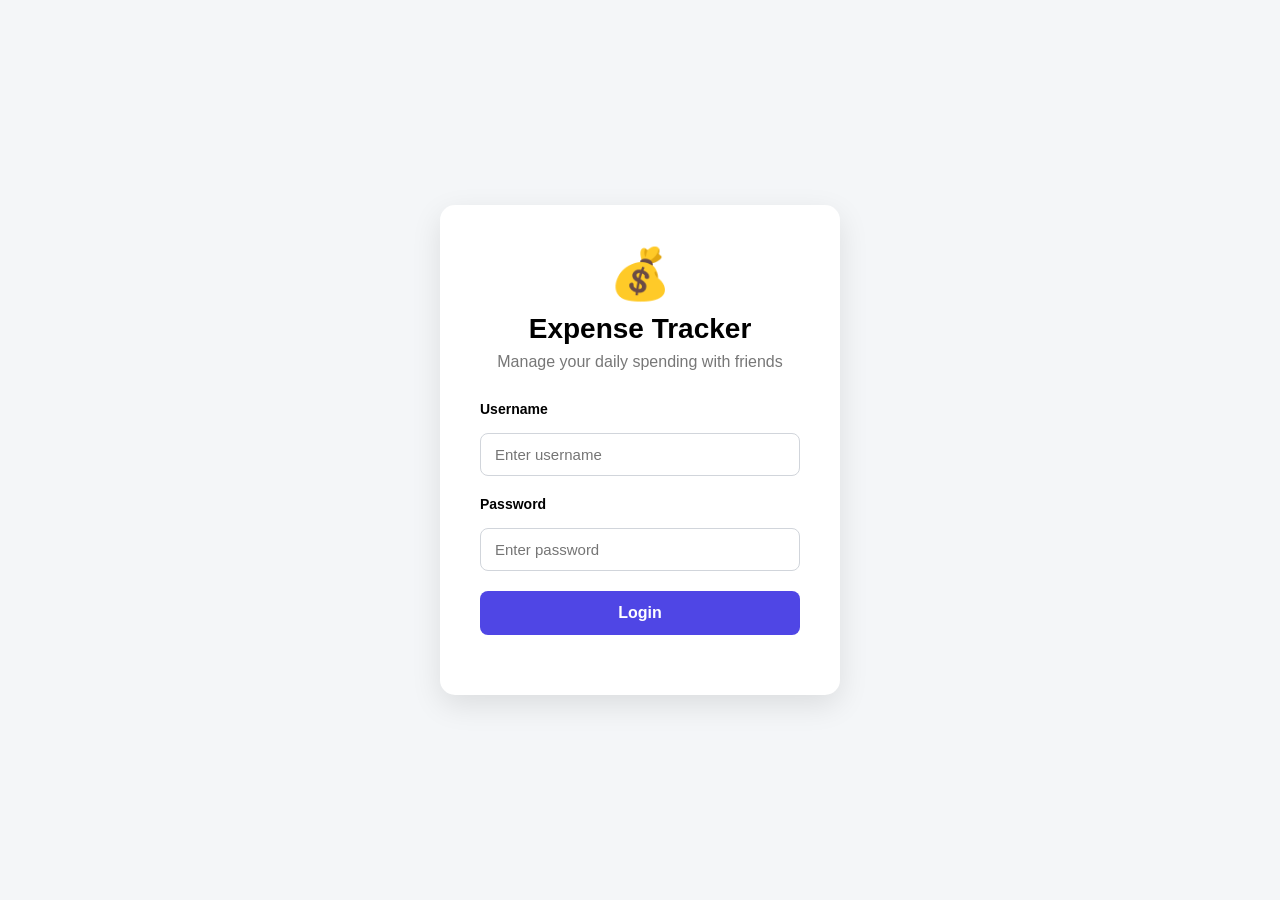
==== index.html @ 100ddb39 "Initial Expense Tracker project" ====
<!DOCTYPE html>
<html lang="en">
<head>
    <meta charset="UTF-8">
    <meta name="viewport" content="width=device-width, initial-scale=1.0">

    <title>Expense Tracker - Login</title>

    <link rel="stylesheet" href="css/style.css">
</head>

<body>

    <div class="login-container">

        <div class="login-box">

            <div class="logo">💰</div>

            <h1>Expense Tracker</h1>

            <p class="subtitle">
                Manage your daily spending with friends
            </p>

            <form id="loginForm">

                <div class="form-group">
                    <label for="username">Username</label>

                    <input
                        type="text"
                        id="username"
                        placeholder="Enter username"
                        autocomplete="off"
                        required
                    >
                </div>

                <div class="form-group">
                    <label for="password">Password</label>

                    <input
                        type="password"
                        id="password"
                        placeholder="Enter password"
                        autocomplete="new-password"
                        required
                    >
                </div>

                <button type="submit" class="login-btn">
                    Login
                </button>

            </form>

            <p id="loginMessage"></p>

        </div>

    </div>
    <script src="js/notifications.js"></script>
    <script src="js/script.js"></script>

</body>
</html>
---- css/style.css ----
* {
    margin: 0;
    padding: 0;
    box-sizing: border-box;
}

body {
    font-family: Arial, sans-serif;
    background: #f4f6f8;
    min-height: 100vh;
}

/* Login container */

.login-container {
    min-height: 100vh;

    display: flex;
    justify-content: center;
    align-items: center;

    padding: 20px;
}

/* Login box */

.login-box {
    width: 400px;

    background: white;

    padding: 40px;

    border-radius: 15px;

    box-shadow: 0 10px 30px rgba(0, 0, 0, 0.1);

    text-align: center;
}

/* Logo */

.logo {
    font-size: 50px;
    margin-bottom: 10px;
}

.login-box h1 {
    font-size: 28px;
    margin-bottom: 8px;
}

.subtitle {
    color: #777;
    margin-bottom: 30px;
}

/* Form */

.form-group {
    text-align: left;
    margin-bottom: 20px;
}

.form-group label {
    display: block;

    margin-bottom: 8px;

    font-weight: 600;
}

.form-group input,
.form-group select {
    width: 100%;

    padding: 12px;

    border: 1px solid #d5d9dd;

    border-radius: 8px;

    font-size: 15px;

    outline: none;
}

.form-group input:focus,
.form-group select:focus {
    border-color: #4f46e5;
}

/* Login button */

.login-btn {
    width: 100%;

    padding: 13px;

    border: none;

    border-radius: 8px;

    background: #4f46e5;

    color: white;

    font-size: 16px;

    font-weight: bold;

    cursor: pointer;
}

.login-btn:hover {
    background: #4338ca;
}

/* Login message */

#loginMessage {
    margin-top: 20px;

    font-size: 14px;
}   

/* ==============================
   DASHBOARD
================================ */

.dashboard-header {
    background: white;

    height: 70px;

    padding: 0 40px;

    display: flex;

    align-items: center;

    justify-content: space-between;

    border-bottom: 1px solid #e5e7eb;
}

.brand {
    font-size: 20px;

    font-weight: bold;
}

.user-section {
    display: flex;

    align-items: center;

    gap: 15px;
}

.user-section button {
    padding: 8px 15px;

    border: none;

    border-radius: 7px;

    background: #ef4444;

    color: white;

    cursor: pointer;
}

.dashboard-container {
    max-width: 1200px;

    margin: auto;

    padding: 40px 25px;
}

.welcome-section {
    margin-bottom: 30px;
}

.welcome-section h1 {
    margin-bottom: 8px;
}

.welcome-section p {
    color: #6b7280;
}

/* ==============================
   FORM PAGES
================================ */

.form-container {
    width: min(100% - 30px, 1000px);

    margin: 0 auto;

    padding: 40px 0;
}

.page-title {
    margin-bottom: 30px;
}

.page-title h1 {
    margin-bottom: 8px;
}

.page-title p {
    color: #6b7280;

    line-height: 1.5;
}


/* Form sections */

.form-section {
    background: white;

    padding: clamp(20px, 4vw, 35px);

    border-radius: 14px;

    margin-bottom: 25px;

    box-shadow:
        0 4px 15px rgba(0,0,0,0.06);
}

.form-section h2 {
    margin-bottom: 20px;
}

.section-description {
    color: #6b7280;

    font-size: 14px;

    line-height: 1.5;

    margin-top: -10px;

    margin-bottom: 20px;
}


/* Form grid */

.form-grid {
    display: grid;

    grid-template-columns:
        repeat(2, minmax(0, 1fr));

    gap: 20px;
}

.full-width {
    grid-column: 1 / -1;
}


/* Inputs */

.form-group {
    display: flex;

    flex-direction: column;

    gap: 8px;
}

.form-group label {
    font-weight: 600;

    font-size: 14px;
}

.optional {
    color: #9ca3af;

    font-weight: normal;
}

.form-group input,
.form-group select,
.form-group textarea {
    width: 100%;

    padding: 12px 14px;

    border: 1px solid #d1d5db;

    border-radius: 8px;

    font-size: 15px;

    font-family: inherit;

    outline: none;

    background: white;
}

.form-group textarea {
    resize: vertical;
}

.form-group input:focus,
.form-group select:focus,
.form-group textarea:focus {
    border-color: #4f46e5;

    box-shadow:
        0 0 0 3px rgba(79,70,229,0.1);
}


/* Section title */

.section-title-row {
    display: flex;

    justify-content: space-between;

    align-items: flex-start;

    gap: 20px;

    margin-bottom: 20px;
}

.select-all-btn {
    padding: 9px 15px;

    border: 1px solid #4f46e5;

    background: white;

    color: #4f46e5;

    border-radius: 7px;

    cursor: pointer;

    white-space: nowrap;
}


/* Person rows */

.person-row {
    display: flex;

    align-items: center;

    justify-content: space-between;

    gap: 20px;

    padding: 15px;

    border: 1px solid #e5e7eb;

    border-radius: 10px;

    margin-bottom: 12px;
}

.person-check {
    display: flex;

    align-items: center;

    gap: 10px;

    font-weight: 600;
}

.person-check input {
    width: 18px;

    height: 18px;

    cursor: pointer;
}

.person-check label {
    cursor: pointer;
}

.person-amount-input {
    display: flex;

    align-items: center;

    width: min(180px, 45%);
}

.person-amount-input span {
    padding: 11px 10px;

    background: #f3f4f6;

    border: 1px solid #d1d5db;

    border-right: none;

    border-radius: 8px 0 0 8px;

    color: #6b7280;
}

.person-amount-input input {
    width: 100%;

    padding: 11px;

    border: 1px solid #d1d5db;

    border-radius: 0 8px 8px 0;

    outline: none;

    font-size: 15px;
}

.person-amount-input input:disabled {
    background: #f3f4f6;

    cursor: not-allowed;
}


/* Amount summary */

.amount-summary {
    display: grid;

    grid-template-columns:
        repeat(3, 1fr);

    gap: 15px;

    margin-top: 25px;

    padding-top: 25px;

    border-top: 1px solid #e5e7eb;
}

.amount-summary > div {
    background: #f9fafb;

    padding: 18px;

    border-radius: 10px;

    text-align: center;
}

.amount-summary span {
    display: block;

    color: #6b7280;

    font-size: 13px;

    margin-bottom: 7px;
}

.amount-summary strong {
    font-size: 20px;
}


/* Messages */

.form-message {
    margin-top: 15px;

    font-size: 14px;

    font-weight: 600;
}

.form-message.success {
    color: #16a34a;
}

.form-message.warning {
    color: #d97706;
}

.form-message.error {
    color: #dc2626;
}


/* Buttons */

.form-actions {
    display: flex;

    justify-content: flex-end;

    gap: 12px;

    margin-bottom: 40px;
}

.cancel-btn,
.save-btn {
    padding: 12px 24px;

    border-radius: 8px;

    font-size: 15px;

    font-weight: 600;

    cursor: pointer;
}

.cancel-btn {
    border: 1px solid #d1d5db;

    background: white;

    color: #374151;
}

.save-btn {
    border: none;

    background: #4f46e5;

    color: white;
}

.save-btn:hover {
    background: #4338ca;
}


/* ==============================
   MOBILE
================================ */

@media (max-width: 700px) {

    .dashboard-header {
        height: auto;

        min-height: 65px;

        padding: 12px 15px;

        gap: 10px;
    }

    .brand {
        font-size: 17px;
    }

    .user-section {
        gap: 8px;

        font-size: 13px;
    }

    .user-section button {
        padding: 7px 10px;
    }


    .form-container {
        width: min(100% - 20px, 1000px);

        padding-top: 25px;
    }


    .form-grid {
        grid-template-columns: 1fr;
    }

    .full-width {
        grid-column: auto;
    }


    .section-title-row {
        flex-direction: column;
    }

    .select-all-btn {
        width: 100%;
    }


    .person-row {
        padding: 12px;

        gap: 12px;
    }

    .person-amount-input {
        width: 45%;
    }


    .amount-summary {
        grid-template-columns: 1fr;
    }


    .form-actions {
        flex-direction: column-reverse;
    }

    .cancel-btn,
    .save-btn {
        width: 100%;

        min-height: 46px;
    }

}


/* Small phones */

@media (max-width: 400px) {

    .dashboard-header {
        align-items: flex-start;

        flex-direction: column;
    }

    .user-section {
        width: 100%;

        justify-content: space-between;
    }

    .page-title h1 {
        font-size: 25px;
    }

    .form-section {
        padding: 17px;
    }

    .person-row {
        align-items: flex-start;

        flex-direction: column;
    }

    .person-amount-input {
        width: 100%;
    }

}


/* Summary */

.summary-cards {
    display: grid;

    grid-template-columns:
        repeat(4, 1fr);

    gap: 20px;

    margin-bottom: 40px;
}

.summary-card {
    background: white;

    padding: 25px;

    border-radius: 12px;

    display: flex;

    align-items: center;

    gap: 18px;

    box-shadow:
        0 4px 15px rgba(0,0,0,0.06);
}

.card-icon {
    font-size: 30px;
}

.summary-card p {
    color: #6b7280;

    margin-bottom: 5px;
}

.summary-card h2 {
    font-size: 24px;
}


/* Menu */

.dashboard-menu {
    margin-bottom: 40px;
}

.dashboard-menu > h2 {
    margin-bottom: 20px;
}

.menu-grid {
    display: grid;

    grid-template-columns:
        repeat(3, 1fr);

    gap: 20px;
}

.menu-card {
    position: relative;

    background: white;

    padding: 25px;

    border-radius: 12px;

    text-decoration: none;

    color: #111827;

    box-shadow:
        0 4px 15px rgba(0,0,0,0.06);

    transition: 0.2s;
}

.menu-card:hover {
    transform: translateY(-3px);

    box-shadow:
        0 8px 20px rgba(0,0,0,0.1);
}

.menu-icon {
    font-size: 32px;

    margin-bottom: 15px;
}

.menu-card h3 {
    margin-bottom: 8px;
}

.menu-card p {
    color: #6b7280;

    line-height: 1.5;
}


/* Request badge */

.request-badge {
    position: absolute;

    top: 15px;

    right: 15px;

    min-width: 25px;

    height: 25px;

    padding: 4px 7px;

    background: #ef4444;

    color: white;

    border-radius: 20px;

    text-align: center;

    font-size: 12px;

    font-weight: bold;
}


/* Transactions */

.transactions-section {
    background: white;

    padding: 25px;

    border-radius: 12px;

    box-shadow:
        0 4px 15px rgba(0,0,0,0.06);
}

.section-header {
    display: flex;

    justify-content: space-between;

    align-items: center;

    margin-bottom: 25px;
}

.section-header span {
    color: #6b7280;

    font-size: 14px;
}

.empty-state {
    text-align: center;

    padding: 40px;

    color: #6b7280;
}

.empty-state div {
    font-size: 40px;

    margin-bottom: 10px;
}

.empty-state h3 {
    color: #374151;

    margin-bottom: 8px;
}


/* Responsive */

@media (max-width: 900px) {

    .summary-cards {
        grid-template-columns:
            repeat(2, 1fr);
    }

    .menu-grid {
        grid-template-columns:
            repeat(2, 1fr);
    }

}


@media (max-width: 600px) {

    .dashboard-header {
        padding: 0 15px;
    }

    .summary-cards {
        grid-template-columns: 1fr;
    }

    .menu-grid {
        grid-template-columns: 1fr;
    }

}

/* ==============================
   PERSON TRANSACTIONS
================================ */

.transaction-list {
    display: flex;

    flex-direction: column;

    gap: 12px;
}

.transaction-card {
    display: flex;

    justify-content: space-between;

    align-items: center;

    gap: 20px;

    padding: 18px;

    border: 1px solid #e5e7eb;

    border-radius: 10px;

    background: #fff;
}

.transaction-main {
    display: flex;

    align-items: center;

    gap: 15px;

    min-width: 0;
}

.transaction-icon {
    width: 45px;

    height: 45px;

    flex-shrink: 0;

    display: flex;

    align-items: center;

    justify-content: center;

    background: #f3f4f6;

    border-radius: 10px;

    font-size: 23px;
}

.transaction-main h3 {
    margin-bottom: 5px;

    word-break: break-word;
}

.transaction-main p {
    color: #6b7280;

    font-size: 13px;
}

.transaction-info {
    display: flex;

    gap: 30px;

    text-align: right;
}

.transaction-info span {
    display: block;

    color: #6b7280;

    font-size: 12px;

    margin-bottom: 5px;
}

.transaction-info strong {
    font-size: 15px;
}

.change-request-section {
    margin-top: 25px;
}


/* Mobile transaction layout */

@media (max-width: 700px) {

    .transaction-card {
        align-items: stretch;

        flex-direction: column;

        gap: 15px;
    }

    .transaction-info {
        display: grid;

        grid-template-columns:
            repeat(3, 1fr);

        gap: 10px;

        text-align: left;

        padding-top: 15px;

        border-top: 1px solid #e5e7eb;
    }

}


@media (max-width: 450px) {

    .transaction-info {
        grid-template-columns: 1fr;
    }

}

/* ========================================
   PROFESSIONAL ALERT / MODAL
======================================== */

.app-alert-overlay {
    position: fixed;

    inset: 0;

    z-index: 99999;

    display: flex;

    align-items: center;

    justify-content: center;

    padding: 20px;

    background:
        rgba(15, 23, 42, 0.55);

    backdrop-filter: blur(4px);

    animation:
        alertOverlayIn 0.2s ease;
}


.app-alert-modal {
    position: relative;

    width: min(
        100%,
        430px
    );

    background: #ffffff;

    border-radius: 18px;

    padding: 32px 28px 28px;

    text-align: center;

    box-shadow:
        0 20px 60px
        rgba(0, 0, 0, 0.20);

    animation:
        alertModalIn 0.25s ease;
}


.app-alert-close {
    position: absolute;

    top: 12px;

    right: 14px;

    width: 32px;

    height: 32px;

    border: none;

    border-radius: 50%;

    background: transparent;

    color: #6b7280;

    font-size: 24px;

    line-height: 1;

    cursor: pointer;
}


.app-alert-close:hover {
    background: #f3f4f6;

    color: #111827;
}


/* ========================================
   ICON
======================================== */

.app-alert-icon {
    width: 64px;

    height: 64px;

    margin: 0 auto 18px;

    display: flex;

    align-items: center;

    justify-content: center;

    border-radius: 50%;

    font-size: 30px;

    font-weight: 700;
}


.app-alert-icon.success {
    background: #dcfce7;

    color: #16a34a;
}


.app-alert-icon.error {
    background: #fee2e2;

    color: #dc2626;
}


.app-alert-icon.warning {
    background: #fef3c7;

    color: #d97706;
}


.app-alert-icon.info {
    background: #dbeafe;

    color: #2563eb;
}


/* ========================================
   TEXT
======================================== */

.app-alert-modal h3 {
    margin: 0 0 10px;

    color: #111827;

    font-size: 21px;
}


.app-alert-modal p {
    margin: 0 auto 24px;

    max-width: 350px;

    color: #6b7280;

    font-size: 15px;

    line-height: 1.6;

    word-break: break-word;
}


/* ========================================
   OK BUTTON
======================================== */

.app-alert-button {
    width: 100%;

    min-height: 46px;

    border: none;

    border-radius: 9px;

    color: #ffffff;

    font-size: 15px;

    font-weight: 600;

    cursor: pointer;

    transition:
        transform 0.15s ease,
        opacity 0.15s ease;
}


.app-alert-button:hover {
    opacity: 0.9;

    transform: translateY(-1px);
}


.app-alert-button.success {
    background: #16a34a;
}


.app-alert-button.error {
    background: #dc2626;
}


.app-alert-button.warning {
    background: #d97706;
}


.app-alert-button.info {
    background: #2563eb;
}


/* ========================================
   CONFIRM BUTTONS
======================================== */

.app-confirm-buttons {
    display: flex;

    gap: 12px;
}


.app-confirm-cancel,
.app-confirm-ok {
    flex: 1;

    min-height: 46px;

    border-radius: 9px;

    font-size: 15px;

    font-weight: 600;

    cursor: pointer;
}


.app-confirm-cancel {
    border: 1px solid #d1d5db;

    background: #ffffff;

    color: #374151;
}


.app-confirm-cancel:hover {
    background: #f3f4f6;
}


.app-confirm-ok {
    border: none;

    background: #dc2626;

    color: #ffffff;
}


.app-confirm-ok:hover {
    background: #b91c1c;
}


/* ========================================
   ANIMATIONS
======================================== */

@keyframes alertOverlayIn {

    from {
        opacity: 0;
    }

    to {
        opacity: 1;
    }

}


@keyframes alertModalIn {

    from {
        opacity: 0;

        transform:
            translateY(15px)
            scale(0.96);
    }

    to {
        opacity: 1;

        transform:
            translateY(0)
            scale(1);
    }

}


/* ========================================
   MOBILE
======================================== */

@media (max-width: 500px) {

    .app-alert-overlay {
        padding: 15px;
    }


    .app-alert-modal {
        padding:
            28px 20px 22px;

        border-radius: 16px;
    }


    .app-alert-icon {
        width: 56px;

        height: 56px;

        font-size: 26px;
    }


    .app-alert-modal h3 {
        font-size: 19px;
    }


    .app-alert-modal p {
        font-size: 14px;
    }

}
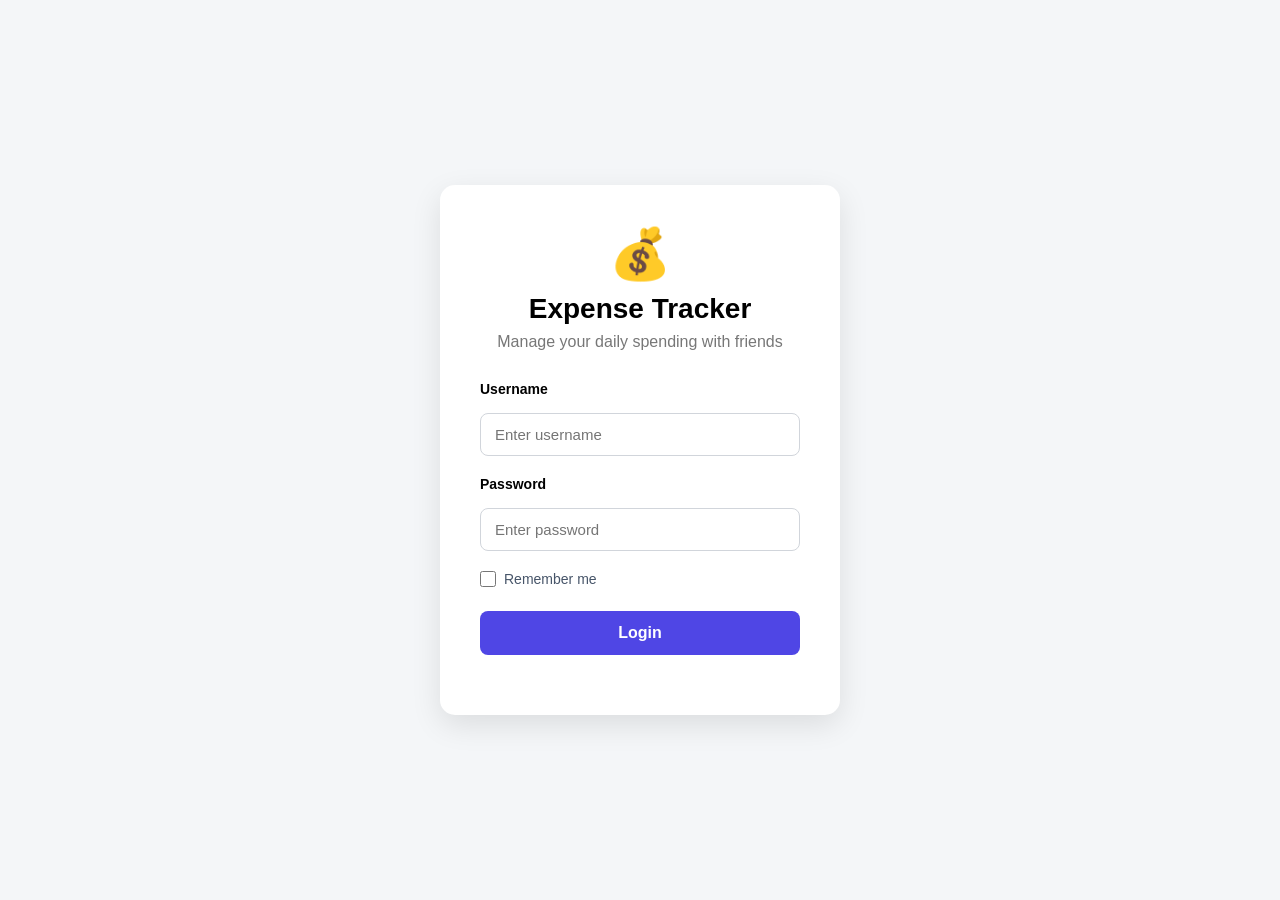
==== commit d2713408: "Add remember me login and delete user functionality" ====
--- a/index.html
+++ b/index.html
@@ -47,7 +47,16 @@
                         autocomplete="new-password"
                         required
                     >
+                    
                 </div>
+                
+<div class="remember-me">
+    <label>
+        <input type="checkbox" id="rememberMe">
+        <span>Remember me</span>
+    </label>
+</div>
+
 
                 <button type="submit" class="login-btn">
                     Login
--- a/css/style.css
+++ b/css/style.css
@@ -1382,4 +1382,28 @@
         font-size: 14px;
     }
 
-}+}
+
+
+
+.remember-me {
+    margin: 12px 0 20px;
+    text-align: left;
+}
+
+.remember-me label {
+    display: inline-flex;
+    align-items: center;
+    gap: 8px;
+    font-size: 14px;
+    color: #475569;
+    cursor: pointer;
+}
+
+.remember-me input[type="checkbox"] {
+    width: 16px;
+    height: 16px;
+    margin: 0;
+    cursor: pointer;
+    accent-color: #2563eb;
+}
